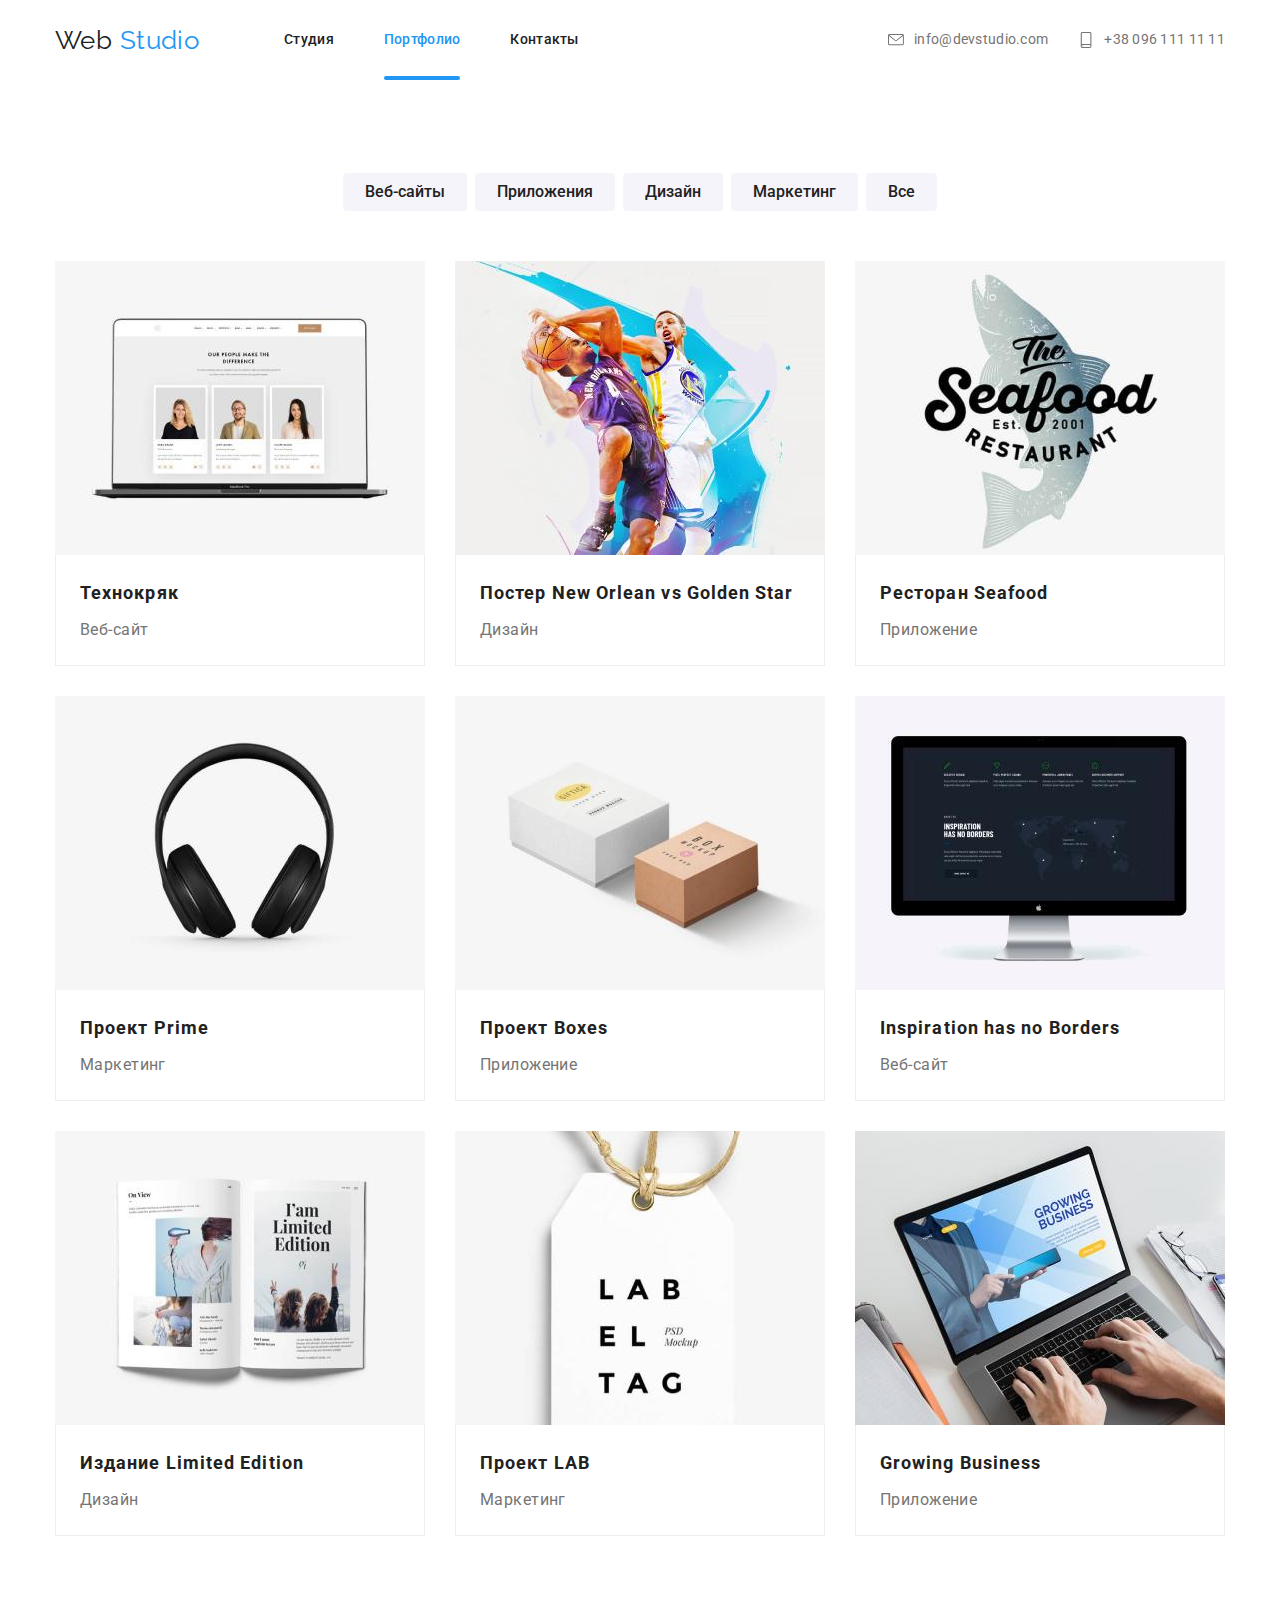
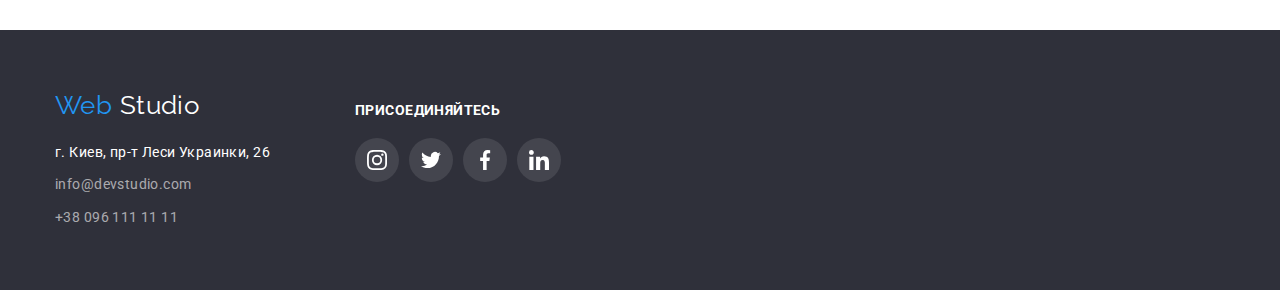
==== portfolio.html @ b004049b "HW 5 copy" ====
<!DOCTYPE html>
<html lang="ru">
  <head>
    <meta charset="UTF-8" />
    <meta name="viewport" content="width=device-width, initial-scale=1.0" />
    <title>Portfolio</title>
    <link
      href="https://fonts.googleapis.com/css2?family=Raleway:wght@700&family=Roboto:wght@400;500;700;900&display=swap"
      rel="stylesheet"
    />
    <link
      rel="stylesheet"
      href="https://cdnjs.cloudflare.com/ajax/libs/modern-normalize/0.7.0/modern-normalize.min.css"
    />
    <link rel="stylesheet" href="./css/style.css" />
  </head>

  <body>
    <!-- Шапка сайта -->
    <header class="header">
      <div class="header-conitaner container">
        <nav class="navigation">
          <a class="logo" href="./index.html" aria-label="Логотип"
            >Web <span class="logo-accent">Studio</span>
          </a>
          <ul class="navgiation-list list">
            <li class="navigation-list-item">
              <a class="navigation-list-link link" href="index.html">Студия</a>
            </li>
            <li class="navigation-list-item">
              <a
                class="navigation-list-link link active-page"
                href="./portfolio.html"
                >Портфолио
              </a>
            </li>
            <li class="navigation-list-item">
              <a class="navigation-list-link link" href="">Контакты</a>
            </li>
          </ul>
        </nav>
        <address class="adress">
          <ul class="adress-list list">
            <li class="adress-list-item">
              <a
                class="header-adress-link link"
                href="mailto:info@devstudio.com"
                lang="en"
              >
                <svg class="adress-list-icon" , width="16" , height="11.2">
                  <use href="./images/sprite.svg#envelope"></use>
                </svg>
                info@devstudio.com
              </a>
            </li>
            <li class="adress-list-item">
              <a class="header-adress-link link" href="tel:+380961111111">
                <svg class="adress-list-icon" , width="10" , height="14.9">
                  <use href="./images/sprite.svg#smartphone"></use>
                </svg>
                +38 096 111 11 11
              </a>
            </li>
          </ul>
        </address>
      </div>
    </header>
    <main>
      <div class="portfolio-container container">
        <div class="portfolio-navigation-container">
          <h1 hidden>Портфолио</h1>
          <h2 hidden>Навигация по типу работ</h2>
          <ul class="portfolio-navigation-list list">
            <li class="portfolio-navigation-list-item">
              <button class="portfolio-button">Веб-сайты</button>
            </li>
            <li class="portfolio-navigation-list-item">
              <button class="portfolio-button">Приложения</button>
            </li>
            <li class="portfolio-navigation-list-item">
              <button class="portfolio-button">Дизайн</button>
            </li>
            <li class="portfolio-navigation-list-item">
              <button class="portfolio-button">Маркетинг</button>
            </li>
            <li class="portfolio-navigation-list-item">
              <button class="portfolio-button">Все</button>
            </li>
          </ul>
        </div>
        <div class="portfolio-list-container">
          <h2 hidden>Блок работ</h2>
          <ul class="portfolio-list list">
            <li class="portfolio-list-item">
              <a class="portfolio-list-link link" href="">
                <div class="portfolio-list-img-hover">
                  <img
                    class="portfolio-list-img"
                    src="./images/portfolio/project-technokryak.jpg"
                    alt="изображение проекта"
                    width="370"
                    height="294"
                  />
                  <p class="portfolio-list-text-hover">
                    Технокряк это современная площадка распространения
                    коронавируса. Компании используют эту платформу для
                    цифрового шпионажа и атак на защищённые сервера конкурентов.
                  </p>
                </div>
                <div class="portfolio-list-card">
                  <h3 class="portfolio-list-header">Технокряк</h3>
                  <p class="portfolio-list-project-type">Веб-сайт</p>
                </div>
              </a>
            </li>
            <li class="portfolio-list-item">
              <a class="portfolio-list-link link" href="">
                <div class="portfolio-list-img-hover">
                  <img
                    class="portfolio-list-img"
                    src="./images/portfolio/project-new-orlean-vs-golden-star.jpg"
                    alt="изображение проекта"
                    width="370"
                    height="294"
                  />
                  <p class="portfolio-list-text-hover">
                    Lorem ipsum dolor sit amet consectetur adipisicing elit.
                    Necessitatibus, excepturi ex adipisci voluptatum veniam eius
                    ea harum incidunt, esse facere nobis aspernatur iure? Ad
                    vero suscipit nam incidunt ab in?
                  </p>
                </div>
                <div class="portfolio-list-card">
                  <h3 class="portfolio-list-header">
                    Постер <span lang="en">New Orlean vs Golden Star</span>
                  </h3>
                  <p class="portfolio-list-project-type">Дизайн</p>
                </div>
              </a>
            </li>
            <li class="portfolio-list-item">
              <a class="portfolio-list-link link" href="">
                <div class="portfolio-list-img-hover">
                  <img
                    class="portfolio-list-img"
                    src="./images/portfolio/project-seafood.jpg"
                    alt="изображение проекта"
                    width="370"
                    height="294"
                  />
                  <p class="portfolio-list-text-hover">
                    Lorem ipsum dolor sit amet consectetur adipisicing elit.
                    Accusamus cum minima itaque fugiat laborum, molestiae
                    voluptatem minus exercitationem reprehenderit in omnis
                    adipisci saepe eum sequi quod. Consequuntur aperiam eius
                    ipsam.
                  </p>
                </div>
                <div class="portfolio-list-card">
                  <h3 class="portfolio-list-header">
                    Ресторан <span lang="en">Seafood</span>
                  </h3>
                  <p class="portfolio-list-project-type">Приложение</p>
                </div>
              </a>
            </li>
            <li class="portfolio-list-item">
              <a class="portfolio-list-link link" href="">
                <div class="portfolio-list-img-hover">
                  <img
                    class="portfolio-list-img"
                    src="./images/portfolio/project-prime.jpg"
                    alt="изображение проекта"
                    width="370"
                    height="294"
                  />
                  <p class="portfolio-list-text-hover">
                    Lorem ipsum dolor sit, amet consectetur adipisicing elit.
                    Corporis consequatur minima mollitia consequuntur vel iste
                    eligendi quasi quaerat numquam quos distinctio vitae, sunt
                    molestiae, tempora voluptates! Nostrum perferendis
                    perspiciatis et.
                  </p>
                </div>
                <div class="portfolio-list-card">
                  <h3 class="portfolio-list-header">
                    Проект <span>Prime</span>
                  </h3>
                  <p class="portfolio-list-project-type">Маркетинг</p>
                </div>
              </a>
            </li>
            <li class="portfolio-list-item">
              <a class="portfolio-list-link link" href="">
                <div class="portfolio-list-img-hover">
                  <img
                    class="portfolio-list-img"
                    src="./images/portfolio/project-boxes.jpg"
                    alt="изображение проекта"
                    width="370"
                    height="294"
                  />
                  <p class="portfolio-list-text-hover">
                    Lorem ipsum dolor sit amet consectetur adipisicing elit.
                    Quae iste accusamus voluptatibus ullam quibusdam aperiam
                    modi ipsa. Pariatur, molestias omnis unde ipsum consequatur
                    odit impedit vero, earum officiis assumenda ipsa.
                  </p>
                </div>
                <div class="portfolio-list-card">
                  <h3 class="portfolio-list-header">
                    Проект <span lang="en">Boxes</span>
                  </h3>
                  <p class="portfolio-list-project-type">Приложение</p>
                </div>
              </a>
            </li>
            <li class="portfolio-list-item">
              <a class="portfolio-list-link link" href="">
                <div class="portfolio-list-img-hover">
                  <img
                    class="portfolio-list-img"
                    src="./images/portfolio/project-inspiration-has-no-borders.jpg"
                    alt="изображение проекта"
                    width="370"
                    height="294"
                  />
                  <p class="portfolio-list-text-hover">
                    Lorem ipsum dolor sit amet consectetur adipisicing elit.
                    Culpa, quo quia. Earum alias iste amet in enim quidem sunt
                    doloribus et explicabo. Odio harum, fuga officia dolorum
                    sapiente repellat quidem.
                  </p>
                </div>
                <div class="portfolio-list-card">
                  <h3 class="portfolio-list-header" lang="en">
                    Inspiration has no Borders
                  </h3>
                  <p class="portfolio-list-project-type">Веб-сайт</p>
                </div>
              </a>
            </li>
            <li class="portfolio-list-item">
              <a class="portfolio-list-link link" href="">
                <div class="portfolio-list-img-hover">
                  <img
                    class="portfolio-list-img"
                    src="./images/portfolio/project-limited-edition.jpg"
                    alt="изображение проекта"
                    width="370"
                    height="294"
                  />
                  <p class="portfolio-list-text-hover">
                    Lorem ipsum dolor sit amet, consectetur adipisicing elit.
                    Saepe veniam voluptatum dolor cumque ducimus, commodi id
                    assumenda asperiores qui omnis tempora quibusdam illum!
                    Consequuntur quos placeat dolor debitis inventore magni?
                  </p>
                </div>
                <div class="portfolio-list-card">
                  <h3 class="portfolio-list-header">
                    Издание <span lang="en">Limited Edition</span>
                  </h3>
                  <p class="portfolio-list-project-type">Дизайн</p>
                </div>
              </a>
            </li>
            <li class="portfolio-list-item">
              <a class="portfolio-list-link link" href="">
                <div class="portfolio-list-img-hover">
                  <img
                    class="portfolio-list-img"
                    src="./images/portfolio/project-lab.jpg"
                    alt="изображение проекта"
                    width="370"
                    height="294"
                  />
                  <p class="portfolio-list-text-hover">
                    Lorem ipsum dolor sit amet consectetur adipisicing elit.
                    Natus sapiente cumque ratione? Temporibus inventore at fuga
                    beatae, numquam, officia sapiente porro minus a suscipit
                    nesciunt sequi, dolores maiores facilis ullam!
                  </p>
                </div>
                <div class="portfolio-list-card">
                  <h3 class="portfolio-list-header">
                    Проект <span lang="en">LAB</span>
                  </h3>
                  <p class="portfolio-list-project-type">Маркетинг</p>
                </div>
              </a>
            </li>
            <li class="portfolio-list-item">
              <a class="portfolio-list-link link" href="">
                <div class="portfolio-list-img-hover">
                  <img
                    class="portfolio-list-img"
                    src="./images/portfolio/project-growing-business.jpg"
                    alt="изображение проекта"
                    width="370"
                    height="294"
                  />
                  <p class="portfolio-list-text-hover">
                    Lorem ipsum dolor sit amet consectetur, adipisicing elit.
                    Doloremque, labore sapiente. Velit unde reprehenderit
                    consequuntur? At adipisci veniam itaque omnis. Velit
                    accusantium corporis tempore ab provident modi aperiam iusto
                    facilis.
                  </p>
                </div>
                <div class="portfolio-list-card">
                  <h3 class="portfolio-list-header" lang="en">
                    Growing Business
                  </h3>
                  <p class="portfolio-list-project-type">Приложение</p>
                </div>
              </a>
            </li>
          </ul>
        </div>
      </div>
    </main>
    <!--Контакты-->
    <footer class="footer">
      <div class="footer-container container">
        <div class="footer-block">
          <a
            class="logo footer-logo link"
            href="./index.html"
            aria-label="Логотип"
            >Web <span class="logo-footer-accent">Studio</span></a
          >
          <ul class="footer-adress-list list">
            <li class="footer-adress-item">
              <a
                class="footer-adress link"
                href="https://goo.gl/maps/bMKYZDrt7HzqNCvu6"
                target="_blank"
              >
                г. Киев, пр-т Леси Украинки, 26
              </a>
            </li>
            <li class="footer-adress-item">
              <a
                class="footer-email link"
                href="mailto:info@devstudio.com"
                lang="en"
                >info@devstudio.com</a
              >
            </li>
            <li class="footer-adress-item">
              <a class="footer-tel link" href="tel:+380961111111"
                >+38 096 111 11 11</a
              >
            </li>
          </ul>
        </div>
        <div class="footer-block">
          <b class="footer-title">присоединяйтесь</b>
          <ul class="footer-social-links-list list">
            <li class="footer-social-link-item instagram">
              <a
                class="footer-social-links-link link"
                href=""
                aria-label="ссылка на инстаграм"
              >
                <span class="visually-hidden">Instagram</span>
                <svg class="footer-social-icons">
                  <use href="./images/sprite.svg#instagram"></use>
                </svg>
              </a>
            </li>
            <li class="footer-social-link-item twitter">
              <a
                class="footer-social-links-link link"
                href=""
                aria-label="ссылка на твиттер"
              >
                <span class="visually-hidden">Twitter</span>
                <svg class="footer-social-icons">
                  <use href="./images/sprite.svg#twitter"></use>
                </svg>
              </a>
            </li>
            <li class="footer-social-link-item facebook">
              <span class="visually-hidden">Facebook</span>
              <a
                class="footer-social-links-link link"
                href=""
                aria-label="ссылка на фейсбук"
              >
                <span class="visually-hidden">Twitter</span>
                <svg class="footer-social-icons">
                  <use href="./images/sprite.svg#facebook"></use>
                </svg>
              </a>
            </li>
            <li class="footer-social-link-item linkedin">
              <a
                class="footer-social-links-link link"
                href=""
                aria-label="ссылка на линкедин"
              >
                <span class="visually-hidden">LinkedIn</span>
                <svg class="footer-social-icons">
                  <use href="./images/sprite.svg#linkedin"></use>
                </svg>
              </a>
            </li>
          </ul>
        </div>
      </div>
    </footer>
  </body>
</html>
---- css/style.css ----
:root {
  --main-font: "Roboto", sans-serif;
  --secondary-font: "Raleway", sans-serif;
  --title-dark-theme-color: #ffffff;
  --title-light-theme-color: #212121;
  --modal-btn-color: #2196f3;
  --modal-btn-text-color: #ffffff;
  --text-dark-theme-color: rgba(255, 255, 255, 0.6);
  --text-light-theme-color: #757575;
  --accent-color: #2196f3;
  --timing-function: cubic-bezier(0.4, 0, 0.2, 1);

  --portfolio-butto-color: #f5f4fa;
}

body {
  font-family: var(--main-font);
  font-weight: 400;
  font-size: 14px;
  line-height: 1.71;
  letter-spacing: 0.03em;

  color: var(--text-light-theme-color);

  background-color: #ffffff;
}
.section {
  padding-bottom: 94px;
  padding-top: 94px;
}

.container {
  width: 1200px;
  padding-left: 15px;
  padding-right: 15px;
  margin-left: auto;
  margin-right: auto;
}

.link {
  display: block;
  text-decoration: none;
}

.list {
  padding: 0;
  margin: 0;
  list-style: none;
}

.visually-hidden {
  position: absolute;
  width: 1px;
  height: 1px;
  margin: -1px;
  border: 0;
  padding: 0;
  clip: rect(0 0 0 0);
  overflow: hidden;
}
/* HEADER */
.header-conitaner,
.navigation {
  display: flex;
  align-items: center;
}

.logo {
  margin-right: 85px;
  font-family: var(--secondary-font);
  font-size: 26px;
  line-height: 1.19;

  text-decoration: none;

  color: var(--title-light-theme-color);
}

.logo .logo-accent {
  color: var(--accent-color);
}
.navgiation-list {
  display: flex;
}
.navigation-list-item:not(:last-child) {
  margin-right: 50px;
}

.navigation-list-link {
  padding-top: 32px;
  padding-bottom: 0px;
  font-weight: 500;
  font-size: 14px;
  line-height: 1.14;
  letter-spacing: 0.02em;

  color: var(--title-light-theme-color);

  transition-property: color, background-color;
  transition-duration: 250ms;
  transition-timing-function: var(--timing-function);
}

.adress-list-item:not(:last-child) {
  margin-right: 30px;
}

.header-adress-link {
  display: flex;
  align-items: center;
  color: var(--text-light-theme-color);

  transition-property: color;
  transition-duration: 250ms;
}
.adress-list-icon {
  width: 16px;
  height: 16px;
  fill: currentColor;
  margin-right: 10px;
}

.navigation-list-link::after {
  display: block;
  margin-top: 28px;
  width: auto;
  height: 4px;
  background-color: var(--accent-color);
  content: "";
  border-radius: 2px;
  opacity: 0;

  transition-property: opacity;
  transition-duration: 250ms;
  transition-timing-function: var(--timing-function);
}

.navigation-list-link:focus::after,
.navigation-list-link:hover::after {
  opacity: 1;
}

.header-adress-link:focus,
.header-adress-link:hover,
.navigation-list-link:focus,
.navigation-list-link:hover {
  color: var(--accent-color);
}

.active-page {
  color: var(--accent-color);
  padding-bottom: 0px;
}

.active-page::after {
  display: block;
  margin-top: 28px;
  width: auto;
  height: 4px;
  background-color: var(--accent-color);
  content: "";
  border-radius: 2px;
  opacity: 1;
}

.adress {
  margin-left: auto;
}

.adress-list {
  display: flex;

  font-weight: 400;
  font-style: normal;
  font-size: 14px;
  line-height: 1.14;
  letter-spacing: 0.02em;

  fill: var(--text-light-theme-color);
}
/* HERO SECTION */
.hero {
  height: 600px;
  max-width: 1600px;
  padding-left: 15px;
  padding-right: 15px;
  margin-left: auto;
  margin-right: auto;
  text-align: center;

  background-image: linear-gradient(
      rgba(47, 48, 58, 0.8),
      rgba(47, 48, 58, 0.8)
    ),
    url(../images/Hero-img.jpg);
  background-repeat: no-repeat;
  background-position: center;
  background-color: black;
}

.hero-title {
  margin: 0px;
  padding-top: 200px;
  padding-bottom: 30px;
  font-weight: 900;
  font-size: 44px;
  line-height: 1.36;

  letter-spacing: 0.06em;
  text-transform: uppercase;

  color: var(--title-dark-theme-color);
}
.modal-btn {
  border-style: none;
  border-radius: 4px;
  padding: 10px 32px;
  font-weight: 700;
  font-size: 16px;
  line-height: 1.87;
  text-align: center;
  letter-spacing: 0.06em;
  color: var(--modal-btn-text-color);
  background-color: var(--modal-btn-color);
}

/* Почему мы */
.about-us-section {
  padding-bottom: 0;
}

.about-us-list-header {
  margin-top: 30px;
  margin-bottom: 10px;
  font-weight: 700;
  font-size: 14px;
  line-height: 1.14;
  text-transform: uppercase;

  color: var(--title-light-theme-color);
}

.about-us-list {
  display: flex;
  justify-content: space-between;
}

.about-us-list-item {
  width: 270px;
}

.about-us-list-img-block {
  display: inline-flex;
  justify-content: center;
  align-items: center;
  width: 270px;
  height: 120px;
  background: #f5f4fa;
  border-radius: 4px;
  background-repeat: no-repeat;
  background-position: center;
}

.about-us-icon {
  width: 70px;
  height: 70px;
}
.about-us-list-text {
  margin-top: 0px;
  margin-bottom: 0px;
}
/* Чем мы занимаемся */
.section-header {
  margin-top: 0px;
  margin-bottom: 50px;
  font-weight: 700;
  font-size: 36px;
  line-height: 1.17;
  text-align: center;

  color: var(--title-light-theme-color);
}

.what-we-do-list {
  display: flex;
  justify-content: space-between;
}
.what-we-do-list-img {
  display: block;
}

.what-we-do-list-item {
  position: relative;
}

.what-we-do-list-name {
  width: 100%;

  position: absolute;

  bottom: 0;

  margin: 0;
  padding-top: 27px;
  padding-bottom: 27px;

  font-weight: 700;
  font-size: 14px;
  line-height: 1.17;
  text-align: center;
  text-transform: uppercase;

  color: var(--title-dark-theme-color);
  background-color: rgba(47, 48, 58, 0.8); /* заглушка */
}

/* Наша команда */
.our-team {
  background: #f5f4fa;
}
.our-team-list {
  display: flex;
  justify-content: space-between;
}

.our-team-list-item {
  width: 270px;
  padding-bottom: 24px;
  background: #ffffff;
  box-shadow: 0px 2px 1px rgba(0, 0, 0, 0.2), 0px 1px 1px rgba(0, 0, 0, 0.14),
    0px 1px 3px rgba(0, 0, 0, 0.12);
  border-radius: 0px 0px 4px 4px;
}

.our-team-list-img {
  display: block;
}
.out-team-list-name {
  margin-top: 30px;
  margin-bottom: 10px;
  font-weight: 500;
  font-size: 16px;
  line-height: 1.19;

  text-align: center;

  color: var(--title-light-theme-color);
}

.our-team-list-position {
  margin-top: 0px;
  margin-bottom: 16px;
  font-size: 16px;
  line-height: 1.19;

  text-align: center;
}
.our-team-social-links-list {
  display: flex;
  justify-content: center;
}

.our-team-social-links {
  width: 44px;
  height: 44px;
  border-radius: 22px;
}

.our-team-social-links:not(:last-child) {
  margin-right: 10px;
}

.our-team-social-links-item {
  display: inline-flex;
  justify-content: center;
  align-items: center;
  width: 44px;
  height: 44px;
  border-radius: 50%;
  fill: #afb1b8;

  transition-property: fill, background-color;
  transition-duration: 250ms;
  transition-timing-function: var(--timing-function);
}

.our-team-social-links-item:hover,
.our-team-social-links-item:focus {
  fill: #fff;
  background-color: var(--accent-color);
  cursor: pointer;
}

.our-team-social-links-icon {
  width: 20px;
  height: 20px;
}

/* Постоянные клиенты */
.clients-list {
  display: flex;
  justify-content: space-between;
}

.clients-list-link {
  display: inline-flex;
  align-items: center;
  justify-content: center;
  width: 170px;
  height: 90px;

  color: #afb1b8;
  border: 1px solid #afb1b8;
  border-radius: 4px;

  transition-property: color, border;
  transition-duration: 250ms;
  transition-timing-function: var(--timing-function);
}

.client-list-link-icon {
  fill: currentColor;
}

.clients-list-link:hover,
.clients-list-link:focus {
  border: 1px solid var(--accent-color);
  color: var(--accent-color);
  cursor: pointer;
}

/* FOOTER */
.footer {
  background: #2f303a;
}

.footer-container {
  display: flex;
  padding-top: 60px;
  padding-bottom: 60px;
}

.footer-block {
  width: 270px;
}

.footer-block:not(:last-child) {
  margin-right: 30px;
}

.footer-logo {
  padding-bottom: 20px;
  color: var(--accent-color);
}

.logo .logo-footer-accent {
  color: var(--title-dark-theme-color);
}

.footer-adress-item:not(:last-child) {
  margin-bottom: 9px;
}

.footer-adress {
  color: var(--title-dark-theme-color);
}

.footer-tel,
.footer-email {
  color: rgba(255, 255, 255, 0.6);
}

.footer-title {
  display: block;
  margin-top: 12px;
  margin-bottom: 20px;
  font-weight: 700;
  font-size: 14px;
  line-height: 1.15;

  text-transform: uppercase;

  color: var(--title-dark-theme-color);
}

.footer-social-links-list {
  display: flex;
}

.footer-social-link-item:not(:last-child) {
  margin-right: 10px;
}

.footer-social-links-link {
  display: inline-flex;
  align-items: center;
  justify-content: center;
  color: var(--title-dark-theme-color);
  width: 44px;
  height: 44px;
  border-radius: 22px;

  background-color: rgba(255, 255, 255, 0.1);
  background-repeat: no-repeat;
  background-position: center;

  transition-property: background-color;
  transition-duration: 250ms;
  transition-timing-function: var(--timing-function);
}

.footer-social-icons {
  width: 20px;
  height: 20px;
  fill: currentColor;
}
.footer-social-links-link:hover,
.footer-social-links-link:focus {
  background-color: var(--accent-color);
  cursor: pointer;
}

/* СТРАНИЦА ПОРТФОЛИО */
.portfolio-container {
  padding-top: 93px;
}

.portfolio-navigation-list {
  display: flex;
  justify-content: center;
  text-align: center;
}
.portfolio-button {
  padding: 6px 22px;
  font-weight: 500;
  font-size: 16px;
  line-height: 1.62;

  text-align: center;

  color: var(--title-light-theme-color);
  background-color: var(--portfolio-butto-color);

  border: 0;
  border-radius: 4px;
}
.portfolio-navigation-list-item:not(:last-child) {
  margin-right: 8px;
}

.portfolio-button:hover,
.portfolio-button:focus {
  color: var(--title-dark-theme-color);
  background-color: var(--accent-color);
  box-shadow: 0px 2px 2px rgba(0, 0, 0, 0.12), 0px 1px 2px rgba(0, 0, 0, 0.08),
    0px 3px 1px rgba(0, 0, 0, 0.1);
  cursor: pointer;
}

.portfolio-list-container {
  margin-top: 50px;
  margin-bottom: 94px;
}

.portfolio-list {
  display: flex;
  flex-wrap: wrap;
}

.portfolio-list-item {
  width: 370px;
  margin-right: 30px;
  margin-bottom: 30px;
}

.portfolio-list-link:hover,
.portfolio-list-link:focus {
  box-shadow: 1px 4px 6px rgba(0, 0, 0, 0.16), 0px 4px 4px rgba(0, 0, 0, 0.06),
    0px 1px 1px rgba(0, 0, 0, 0.12);
  cursor: pointer;
}

.portfolio-list-card {
  width: 370;

  display: block;

  padding-top: 20px;
  padding-bottom: 20px;
  padding-left: 24px;
  padding-right: 24px;

  border-left: 1px solid #eeeeee;
  border-right: 1px solid #eeeeee;
  border-bottom: 1px solid #eeeeee;
}

.portfolio-list-card:nth-child(3n),
.portfolio-list-item:nth-child(3n) {
  margin-right: 0;
}

.portfolio-list-card:nth-last-child(-n + 3),
.portfolio-list-item:nth-last-child(-n + 3) {
  margin-bottom: 0;
}

.portfolio-list-img {
  display: block;
}

.portfolio-list-img-hover {
  position: relative;
  overflow: hidden;
}

.portfolio-list-text-hover {
  position: absolute;
  top: 0;
  transform: translateY(100%);
  height: 294px;
}

.portfolio-list-text-hover {
  position: absolute;
  top: 0;

  transform: translateY(100%);

  height: 100%;

  padding: 24px;
  margin: 0;

  font-size: 18px;
  line-height: 1.56;

  color: var(--title-dark-theme-color);
  background-color: rgba(33, 150, 243, 0.9);

  transition-property: transform;
  transition-duration: 250ms;
  transition-timing-function: var(--timing-function);
}

.portfolio-list-link:hover .portfolio-list-text-hover,
.portfolio-list-link:focus .portfolio-list-text-hover {
  transform: translateY(0);
}

.portfolio-list-header {
  margin: 0;
  margin-bottom: 4px;
  font-weight: 700;
  font-size: 18px;
  line-height: 2;

  letter-spacing: 0.06em;

  color: var(--title-light-theme-color);
}

.portfolio-list-project-type {
  margin: 0;
  font-size: 16px;
  line-height: 1.87;
  color: var(--text-light-theme-color);
}
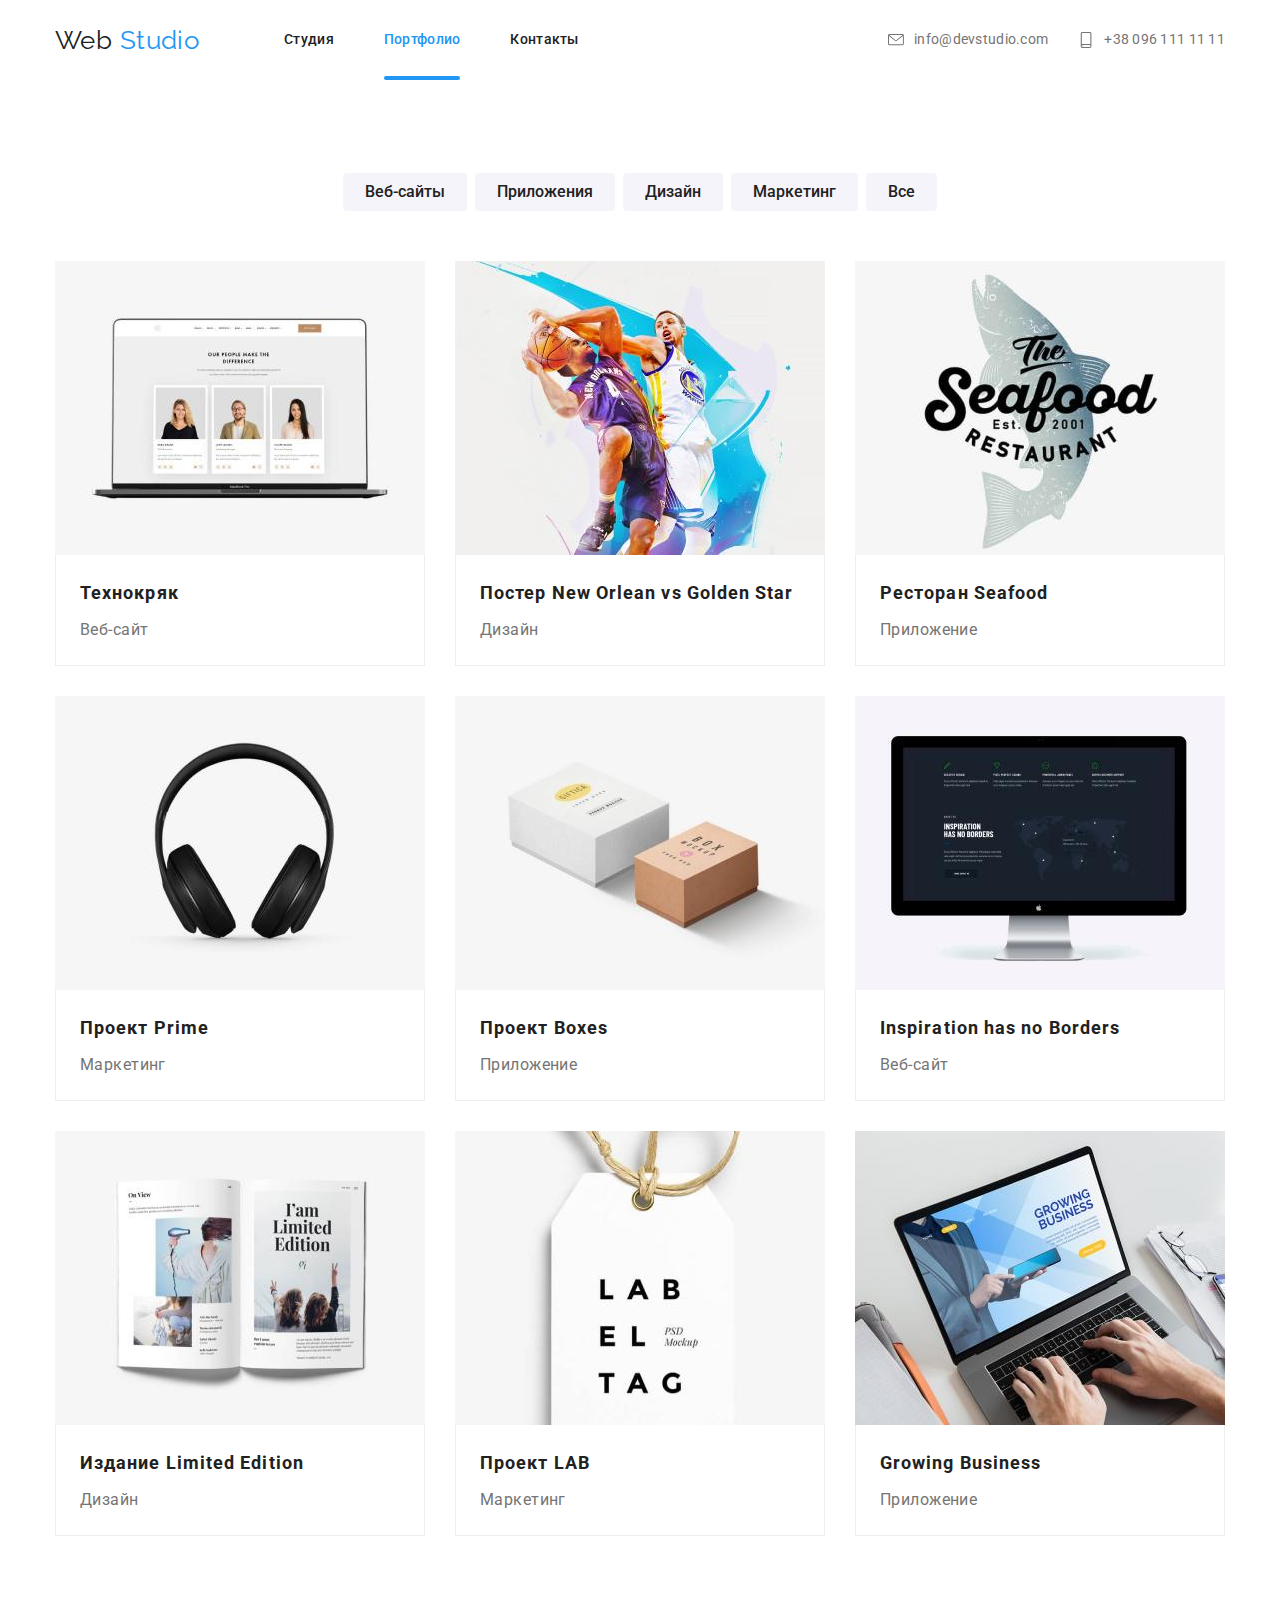
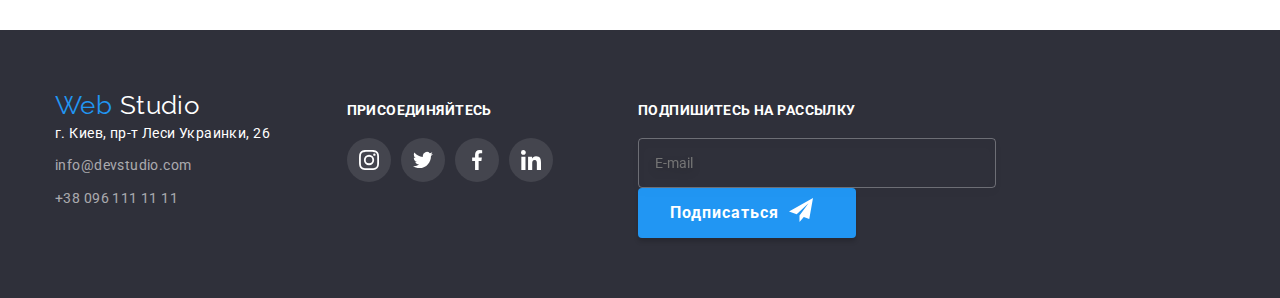
==== commit bb8d9300: "TEST 1" ====
--- a/portfolio.html
+++ b/portfolio.html
@@ -324,34 +324,19 @@
     <footer class="footer">
       <div class="footer-container container">
         <div class="footer-block">
-          <a
-            class="logo footer-logo link"
-            href="./index.html"
-            aria-label="Логотип"
-            >Web <span class="logo-footer-accent">Studio</span></a
-          >
+          <a class="logo footer-logo" href="./index.html" aria-label="Логотип">Web <span
+              class="logo-footer-accent">Studio</span></a>
           <ul class="footer-adress-list list">
             <li class="footer-adress-item">
-              <a
-                class="footer-adress link"
-                href="https://goo.gl/maps/bMKYZDrt7HzqNCvu6"
-                target="_blank"
-              >
+              <a class="footer-adress link" href="https://goo.gl/maps/bMKYZDrt7HzqNCvu6" target="_blank">
                 г. Киев, пр-т Леси Украинки, 26
               </a>
             </li>
             <li class="footer-adress-item">
-              <a
-                class="footer-email link"
-                href="mailto:info@devstudio.com"
-                lang="en"
-                >info@devstudio.com</a
-              >
+              <a class="footer-email link" href="mailto:info@devstudio.com" lang="en">info@devstudio.com</a>
             </li>
             <li class="footer-adress-item">
-              <a class="footer-tel link" href="tel:+380961111111"
-                >+38 096 111 11 11</a
-              >
+              <a class="footer-tel link" href="tel:+380961111111">+38 096 111 11 11</a>
             </li>
           </ul>
         </div>
@@ -359,11 +344,7 @@
           <b class="footer-title">присоединяйтесь</b>
           <ul class="footer-social-links-list list">
             <li class="footer-social-link-item instagram">
-              <a
-                class="footer-social-links-link link"
-                href=""
-                aria-label="ссылка на инстаграм"
-              >
+              <a class="footer-social-links-link link" href="" aria-label="ссылка на инстаграм">
                 <span class="visually-hidden">Instagram</span>
                 <svg class="footer-social-icons">
                   <use href="./images/sprite.svg#instagram"></use>
@@ -371,11 +352,7 @@
               </a>
             </li>
             <li class="footer-social-link-item twitter">
-              <a
-                class="footer-social-links-link link"
-                href=""
-                aria-label="ссылка на твиттер"
-              >
+              <a class="footer-social-links-link link" href="" aria-label="ссылка на твиттер">
                 <span class="visually-hidden">Twitter</span>
                 <svg class="footer-social-icons">
                   <use href="./images/sprite.svg#twitter"></use>
@@ -384,11 +361,7 @@
             </li>
             <li class="footer-social-link-item facebook">
               <span class="visually-hidden">Facebook</span>
-              <a
-                class="footer-social-links-link link"
-                href=""
-                aria-label="ссылка на фейсбук"
-              >
+              <a class="footer-social-links-link link" href="" aria-label="ссылка на фейсбук">
                 <span class="visually-hidden">Twitter</span>
                 <svg class="footer-social-icons">
                   <use href="./images/sprite.svg#facebook"></use>
@@ -396,11 +369,7 @@
               </a>
             </li>
             <li class="footer-social-link-item linkedin">
-              <a
-                class="footer-social-links-link link"
-                href=""
-                aria-label="ссылка на линкедин"
-              >
+              <a class="footer-social-links-link link" href="" aria-label="ссылка на линкедин">
                 <span class="visually-hidden">LinkedIn</span>
                 <svg class="footer-social-icons">
                   <use href="./images/sprite.svg#linkedin"></use>
@@ -409,7 +378,21 @@
             </li>
           </ul>
         </div>
+        <div class="footer-block">
+          <b class="footer-title">Подпишитесь на рассылку</b>
+          <div class="btn-wrapper">
+            <input type="email" class="footer-email-input" name="user-email" placeholder="E-mail" required />
+            <button class="modal-btn">
+              <div class="footer-button">
+                Подписаться
+                <svg class="send-btn-icon" , width="24" , height="24">
+                  <use href="./images/sprite.svg#send-form"></use>
+                </svg>
+            </button>
+          </div>
+        </div>
+      </div>
       </div>
     </footer>
-  </body>
-</html>
+    </body>
+    </html>
--- a/css/style.css
+++ b/css/style.css
@@ -24,6 +24,11 @@
 
   background-color: #ffffff;
 }
+
+input {
+  font-family: inherit;
+}
+
 .section {
   padding-bottom: 94px;
   padding-top: 94px;
@@ -222,6 +227,7 @@
   letter-spacing: 0.06em;
   color: var(--modal-btn-text-color);
   background-color: var(--modal-btn-color);
+  box-shadow: 0px 4px 4px rgba(0, 0, 0, 0.15);
 }
 
 /* Почему мы */
@@ -520,6 +526,268 @@
   cursor: pointer;
 }
 
+.subscribe-form {
+  display: flex;
+}
+
+.footer-block:last-child {
+  width: auto;
+}
+
+.footer-email-input {
+  width: 358px;
+  height: 50px;
+
+  margin-right: 27px;
+
+  color: var(--text-light-theme-color);
+
+  border: 1px solid rgba(255, 255, 255, 0.3);
+  box-sizing: border-box;
+  filter: drop-shadow(0px 4px 4px rgba(0, 0, 0, 0.15));
+  border-radius: 4px;
+
+  background-color: transparent;
+}
+.footer-email-input {
+  padding-left: 16px;
+  padding-top: 15px;
+  padding-bottom: 15px;
+}
+
+.footer-button {
+  display: flex;
+}
+
+.send-btn-icon {
+  margin-left: 10px;
+  margin-right: 11px;
+  fill: white;
+}
+
+/* МОДАЛЬНОЕ ОКНО */
+
+.modal-backgdrop {
+  position: fixed;
+
+  top: 0;
+  left: 0;
+  width: 100%;
+  height: 100%;
+
+  background: rgba(0, 0, 0, 0.2);
+}
+
+.modal-backgdrop.is-hidden {
+  opacity: 0;
+  pointer-events: none;
+}
+
+.modal-form-window {
+  position: absolute;
+  top: 50%;
+  left: 50%;
+  transform: translate(-50%, -50%);
+  width: 528px;
+
+  background: #ffffff;
+  box-shadow: 0px 1px 3px rgba(0, 0, 0, 0.12), 0px 1px 1px rgba(0, 0, 0, 0.14),
+    0px 2px 1px rgba(0, 0, 0, 0.2);
+  border-radius: 4px;
+}
+.close-btn {
+  position: absolute;
+  width: 30px;
+  height: 30px;
+
+  right: 8px;
+  top: 8px;
+  border: 1px solid rgba(0, 0, 0, 0.1);
+  border-radius: 15px;
+  background-color: white;
+}
+.modal-form-header {
+  margin-top: 40px;
+  margin-bottom: 30px;
+  font-weight: 700;
+  font-size: 20px;
+  line-height: 1.15;
+  text-align: center;
+  letter-spacing: 0.03em;
+
+  color: var(--title-light-theme-color);
+}
+.close-btn-icon {
+  position: absolute;
+  top: 50%;
+  left: 50%;
+  transform: translate(-50%, -50%);
+}
+
+.modal-form {
+  margin-left: 40px;
+  margin-right: 40px;
+}
+
+.modal-form-input-wrapper {
+  position: relative;
+  margin-bottom: 28px;
+}
+
+.modal-form-input-wrapper-textarea {
+  position: relative;
+  margin-bottom: 0px;
+}
+
+.modal-form-input-wrapper .textarea {
+  margin-bottom: 0;
+}
+
+.modal-form-input {
+  position: relative;
+  padding-left: 42px;
+  width: 100%;
+  height: 40px;
+
+  border: 1px solid rgba(33, 33, 33, 0.2);
+  border-radius: 4px;
+}
+
+.modal-form-icon {
+  position: absolute;
+  top: 50%;
+  left: 16px;
+  transform: translateY(-50%);
+  fill: var(--title-light-theme-color);
+
+  transition-property: fill;
+  transition-duration: 250ms;
+  transition-timing-function: var(--timing-function);
+}
+
+.modal-form-input:focus ~ .modal-form-icon {
+  fill: var(--accent-color);
+}
+
+.modal-form-label {
+  position: absolute;
+  top: 50%;
+  left: 42px;
+
+  transform: translateY(-50%);
+
+  line-height: 1.15;
+  letter-spacing: 0.01em;
+
+  transition-property: transform fill;
+  transition-duration: 250ms;
+  transition-timing-function: var(--timing-function);
+}
+
+.modal-form-input:focus + .modal-form-label,
+.modal-form-input:not(:placeholder-shown) + .modal-form-label {
+  left: 16px;
+  top: -4px;
+  transform: translateY(-100%);
+  font-size: 12px;
+  line-height: 1.17;
+  color: var(--accent-color);
+}
+
+.modal-check-for-policy {
+  position: absolute;
+
+  -webkit-appearance: none;
+  -moz-appearance: none;
+  appearance: none;
+}
+
+.modal-user-comment {
+  position: relative;
+  width: 100%;
+  height: 120px;
+  resize: none;
+  padding-top: 12px;
+  padding-left: 16px;
+  margin-bottom: 20px;
+}
+
+.comment-lable {
+  position: absolute;
+  top: 12px;
+  left: 16px;
+
+  line-height: 1.15;
+  letter-spacing: 0.01em;
+
+  transition-property: transform fill;
+  transition-duration: 250ms;
+  transition-timing-function: var(--timing-function);
+}
+
+.modal-user-comment:focus ~ .comment-lable,
+.modal-user-comment:not(:placeholder-shown) ~ .comment-lable {
+  top: -4px;
+  transform: translateY(-100%);
+  font-size: 12px;
+  line-height: 1.17;
+  color: var(--accent-color);
+}
+
+.modal-policy {
+  position: relative;
+  display: flex;
+  align-items: center;
+  margin-bottom: 30px;
+}
+
+.policy-link {
+  color: var(--accent-color);
+}
+
+.modal-for-custom-checkbox {
+  display: inline-flex;
+  opacity: 0;
+  margin-left: 13px;
+  margin-right: 7px;
+
+  transition-property: transform opacity;
+  transition-duration: 250ms;
+  transition-timing-function: var(--timing-function);
+}
+
+.modal-for-custom-checkbox-unchecked {
+  position: absolute;
+  top: 2px;
+  margin-left: 13px;
+  margin-right: 7px;
+
+  transition-property: transform opacity;
+  transition-duration: 250ms;
+  transition-timing-function: var(--timing-function);
+}
+
+.modal-check-for-policy:checked ~ .modal-for-custom-checkbox {
+  opacity: 1;
+}
+
+.modal-check-for-policy:checked ~ .modal-for-custom-checkbox-unchecked {
+  opacity: 0;
+}
+
+.modal-for-custom-text {
+  display: inline-flex;
+}
+.submit-btn {
+  display: flex;
+  margin-left: auto;
+  margin-right: auto;
+  margin-top: 30px;
+  margin-bottom: 40px;
+  padding-left: 55px;
+  padding-right: 55px;
+}
+
 /* СТРАНИЦА ПОРТФОЛИО */
 .portfolio-container {
   padding-top: 93px;
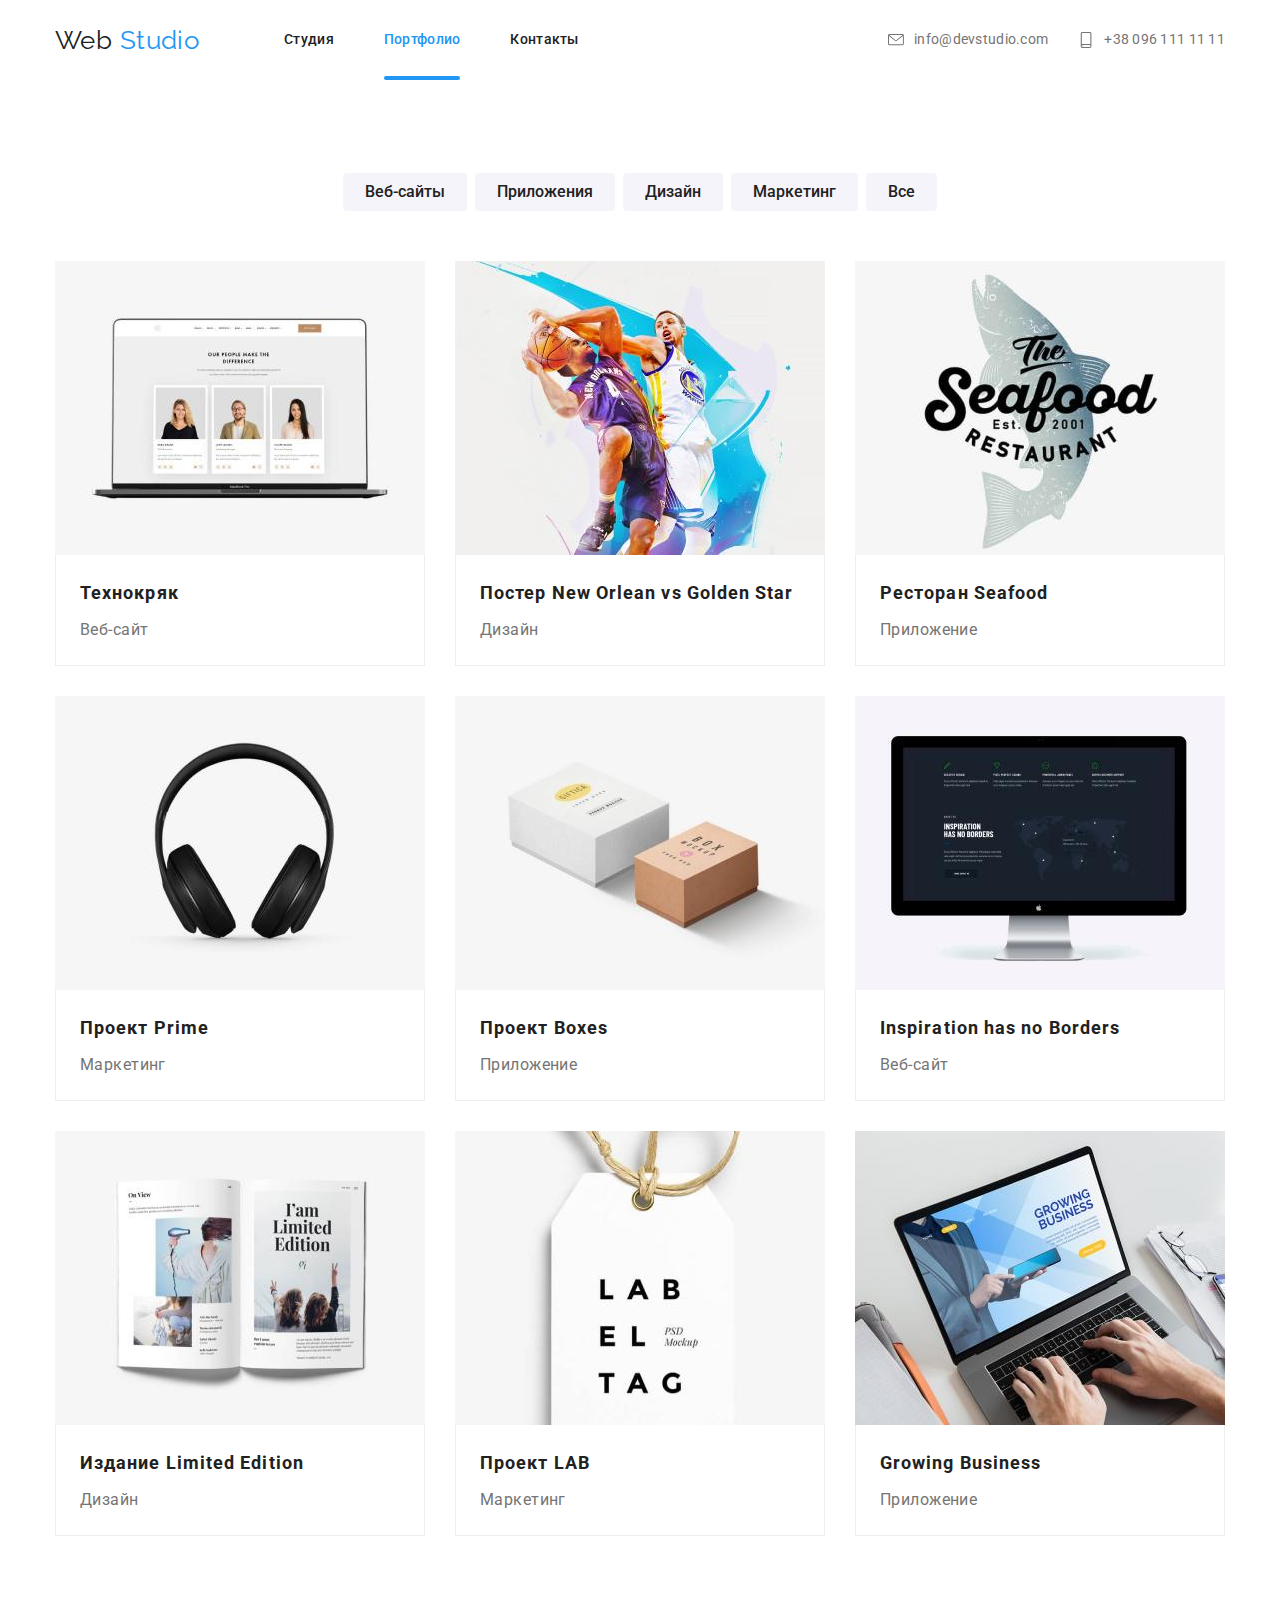
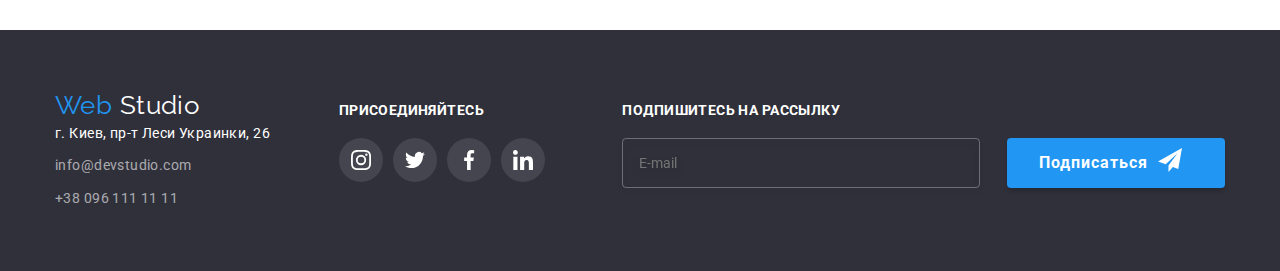
==== commit 5f6f28be: "small fix" ====
--- a/portfolio.html
+++ b/portfolio.html
@@ -324,19 +324,31 @@
     <footer class="footer">
       <div class="footer-container container">
         <div class="footer-block">
-          <a class="logo footer-logo" href="./index.html" aria-label="Логотип">Web <span
-              class="logo-footer-accent">Studio</span></a>
+          <a class="logo footer-logo" href="./index.html" aria-label="Логотип"
+            >Web <span class="logo-footer-accent">Studio</span></a
+          >
           <ul class="footer-adress-list list">
             <li class="footer-adress-item">
-              <a class="footer-adress link" href="https://goo.gl/maps/bMKYZDrt7HzqNCvu6" target="_blank">
+              <a
+                class="footer-adress link"
+                href="https://goo.gl/maps/bMKYZDrt7HzqNCvu6"
+                target="_blank"
+              >
                 г. Киев, пр-т Леси Украинки, 26
               </a>
             </li>
             <li class="footer-adress-item">
-              <a class="footer-email link" href="mailto:info@devstudio.com" lang="en">info@devstudio.com</a>
+              <a
+                class="footer-email link"
+                href="mailto:info@devstudio.com"
+                lang="en"
+                >info@devstudio.com</a
+              >
             </li>
             <li class="footer-adress-item">
-              <a class="footer-tel link" href="tel:+380961111111">+38 096 111 11 11</a>
+              <a class="footer-tel link" href="tel:+380961111111"
+                >+38 096 111 11 11</a
+              >
             </li>
           </ul>
         </div>
@@ -344,7 +356,11 @@
           <b class="footer-title">присоединяйтесь</b>
           <ul class="footer-social-links-list list">
             <li class="footer-social-link-item instagram">
-              <a class="footer-social-links-link link" href="" aria-label="ссылка на инстаграм">
+              <a
+                class="footer-social-links-link link"
+                href=""
+                aria-label="ссылка на инстаграм"
+              >
                 <span class="visually-hidden">Instagram</span>
                 <svg class="footer-social-icons">
                   <use href="./images/sprite.svg#instagram"></use>
@@ -352,7 +368,11 @@
               </a>
             </li>
             <li class="footer-social-link-item twitter">
-              <a class="footer-social-links-link link" href="" aria-label="ссылка на твиттер">
+              <a
+                class="footer-social-links-link link"
+                href=""
+                aria-label="ссылка на твиттер"
+              >
                 <span class="visually-hidden">Twitter</span>
                 <svg class="footer-social-icons">
                   <use href="./images/sprite.svg#twitter"></use>
@@ -361,7 +381,11 @@
             </li>
             <li class="footer-social-link-item facebook">
               <span class="visually-hidden">Facebook</span>
-              <a class="footer-social-links-link link" href="" aria-label="ссылка на фейсбук">
+              <a
+                class="footer-social-links-link link"
+                href=""
+                aria-label="ссылка на фейсбук"
+              >
                 <span class="visually-hidden">Twitter</span>
                 <svg class="footer-social-icons">
                   <use href="./images/sprite.svg#facebook"></use>
@@ -369,7 +393,11 @@
               </a>
             </li>
             <li class="footer-social-link-item linkedin">
-              <a class="footer-social-links-link link" href="" aria-label="ссылка на линкедин">
+              <a
+                class="footer-social-links-link link"
+                href=""
+                aria-label="ссылка на линкедин"
+              >
                 <span class="visually-hidden">LinkedIn</span>
                 <svg class="footer-social-icons">
                   <use href="./images/sprite.svg#linkedin"></use>
@@ -380,19 +408,26 @@
         </div>
         <div class="footer-block">
           <b class="footer-title">Подпишитесь на рассылку</b>
-          <div class="btn-wrapper">
-            <input type="email" class="footer-email-input" name="user-email" placeholder="E-mail" required />
+
+          <form class="subscribe-form">
+            <input
+              type="email"
+              class="footer-email-input"
+              name="user-email"
+              placeholder="E-mail"
+              required
+            />
             <button class="modal-btn">
               <div class="footer-button">
                 Подписаться
                 <svg class="send-btn-icon" , width="24" , height="24">
                   <use href="./images/sprite.svg#send-form"></use>
                 </svg>
+              </div>
             </button>
-          </div>
+          </form>
         </div>
       </div>
-      </div>
     </footer>
-    </body>
-    </html>
+  </body>
+</html>
--- a/css/style.css
+++ b/css/style.css
@@ -578,8 +578,9 @@
   background: rgba(0, 0, 0, 0.2);
 }
 
-.modal-backgdrop.is-hidden {
+.is-hidden {
   opacity: 0;
+  visibility: hidden;
   pointer-events: none;
 }
 
